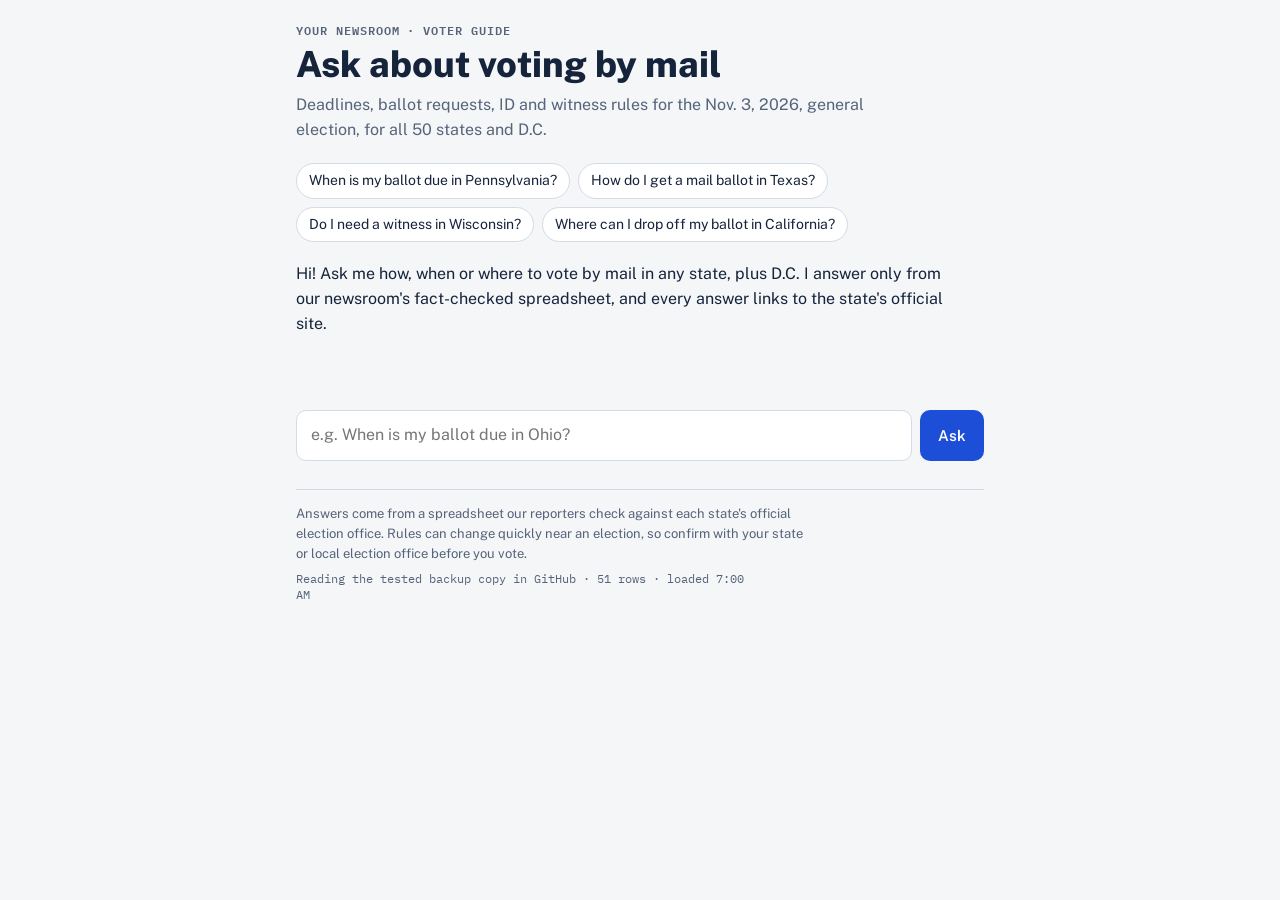
==== index.html @ 3e8074ea "Add files via upload" ====
<!doctype html>
<html lang="en">
<head>
  <meta charset="utf-8">
  <meta name="viewport" content="width=device-width, initial-scale=1, viewport-fit=cover">
  <title>Mail Ballot Answers</title>
  <meta name="description" content="Ask when, where and how to vote by mail in your state.">
  <link rel="preconnect" href="https://fonts.googleapis.com">
  <link rel="stylesheet" href="https://fonts.googleapis.com/css2?family=IBM+Plex+Mono:wght@400;600&family=Public+Sans:wght@400;600;800&display=swap">
  <link rel="stylesheet" href="style.css">
</head>
<body>
  <main class="wrap">
    <header>
      <p class="kicker"><span data-newsroom>Your Newsroom</span> · Voter guide</p>
      <h1>Ask about voting by mail</h1>
      <p>Deadlines, ballot requests, ID and witness rules for the <span data-election>2026 general election</span>, for all 50 states and D.C.</p>
    </header>

    <div id="chips" class="chips" aria-label="Example questions"></div>

    <section id="log" class="log" aria-live="polite" aria-label="Conversation"></section>

    <form id="ask" class="ask" autocomplete="off">
      <label for="q">Your question</label>
      <input id="q" name="q" type="text" placeholder="e.g. When is my ballot due in Ohio?" required>
      <button type="submit">Ask</button>
    </form>

    <footer>
      <p>Answers come from a spreadsheet our reporters check against each state's official election office. Rules can change quickly near an election, so confirm with your state or local election office before you vote.</p>
      <p id="status" class="status">Loading voting data…</p>
    </footer>
  </main>

  <script src="config.js"></script>
  <script src="bot.js"></script>
  <script src="app.js"></script>
</body>
</html>
---- style.css ----
/* Layout: one narrow column, like a ballot instruction sheet. Header, chat log, question bar. */
:root {
  --paper: #f4f6f8;
  --card: #ffffff;
  --ink: #15233b;
  --muted: #56637a;
  --rule: #d5dbe4;
  --accent: #1d4ed8;
  --accent-ink: #ffffff;
  --stamp: #b42318;
  --you: #e7edf8;
  --font-body: "Public Sans", system-ui, -apple-system, "Segoe UI", sans-serif;
  --font-mono: "IBM Plex Mono", ui-monospace, "SFMono-Regular", Menlo, monospace;
}
@media (prefers-color-scheme: dark) {
  :root:not([data-theme="light"]) {
    --paper: #0f1622; --card: #172131; --ink: #e6ebf3; --muted: #9aa7bb;
    --rule: #2a3649; --accent: #7aa2ff; --accent-ink: #0b1220; --stamp: #ff8a7a;
    --you: #1d2a40; color-scheme: dark;
  }
}
:root[data-theme="dark"] {
  --paper: #0f1622; --card: #172131; --ink: #e6ebf3; --muted: #9aa7bb;
  --rule: #2a3649; --accent: #7aa2ff; --accent-ink: #0b1220; --stamp: #ff8a7a;
  --you: #1d2a40; color-scheme: dark;
}

* { box-sizing: border-box; }
body {
  margin: 0; background: var(--paper); color: var(--ink);
  font: 16px/1.55 var(--font-body);
}
.wrap {
  max-width: 720px; margin: 0 auto;
  padding-block: 24px 40px;
  padding-left: max(16px, env(safe-area-inset-left, 0px));
  padding-right: max(16px, env(safe-area-inset-right, 0px));
  display: flex; flex-direction: column; gap: 20px;
}

header .kicker {
  font: 600 12px/1 var(--font-mono); letter-spacing: .08em; text-transform: uppercase;
  color: var(--muted); margin: 0 0 8px;
}
header h1 { font-size: clamp(26px, 5vw, 36px); line-height: 1.15; margin: 0 0 8px; text-wrap: balance; font-weight: 800; }
header p { margin: 0; color: var(--muted); max-width: 60ch; }

.log { display: flex; flex-direction: column; gap: 14px; min-height: 120px; }
.msg { max-width: 100%; min-width: 0; }
.msg.you {
  align-self: flex-end; background: var(--you); padding: 10px 14px;
  border-radius: 14px 14px 4px 14px; max-width: 85%;
}
.msg.bot p { margin: 0 0 8px; max-width: 65ch; }

.state-card {
  background: var(--card); border: 1px solid var(--rule); border-radius: 10px;
  padding: 16px 18px; display: grid; gap: 12px; position: relative;
}
.state-card h2 { margin: 0; font-size: 20px; padding-right: 96px; }
.state-card dl { margin: 0; display: grid; gap: 10px; }
.state-card dt {
  font: 600 11px/1.2 var(--font-mono); letter-spacing: .07em; text-transform: uppercase; color: var(--muted);
}
.state-card dd { margin: 2px 0 0; }
.state-card .foot {
  display: flex; flex-wrap: wrap; gap: 6px 16px; align-items: center;
  border-top: 1px dashed var(--rule); padding-top: 10px; font-size: 14px;
}
.state-card a { color: var(--accent); overflow-wrap: anywhere; }

/* The "postmark": when a reporter last checked this row */
.postmark {
  position: absolute; top: 12px; right: 14px; width: 82px; height: 82px;
  border: 2px solid var(--stamp); border-radius: 50%; color: var(--stamp);
  display: grid; place-content: center; text-align: center; transform: rotate(-8deg);
  font: 600 10px/1.25 var(--font-mono); letter-spacing: .06em; text-transform: uppercase;
  opacity: .85;
}
.postmark b { display: block; font-size: 12px; }

.chips { display: flex; flex-wrap: wrap; gap: 8px; }
.chips button {
  font: inherit; font-size: 14px; color: var(--ink); background: var(--card);
  border: 1px solid var(--rule); border-radius: 999px; padding: 6px 12px; cursor: pointer;
}
.chips button:hover { border-color: var(--accent); }

form.ask { display: flex; gap: 8px; position: sticky; bottom: 0; background: var(--paper); padding-block: 8px; }
form.ask label { position: absolute; left: -9999px; }
form.ask input {
  flex: 1; min-width: 0; font: inherit; padding: 12px 14px; color: var(--ink);
  background: var(--card); border: 1px solid var(--rule); border-radius: 10px;
}
form.ask button {
  font: 600 15px var(--font-body); padding: 0 18px; border: 0; border-radius: 10px;
  background: var(--accent); color: var(--accent-ink); cursor: pointer;
}
:focus-visible { outline: 3px solid var(--accent); outline-offset: 2px; }

.status { font: 12px/1.4 var(--font-mono); color: var(--muted); }
.status.warn { color: var(--stamp); }
footer { font-size: 13px; color: var(--muted); border-top: 1px solid var(--rule); padding-top: 14px; }
footer p { margin: 0 0 6px; max-width: 65ch; }

@media (max-width: 480px) {
  .postmark { position: static; transform: none; width: auto; height: auto; border-radius: 6px; padding: 4px 8px; justify-self: start; }
  .postmark b { display: inline; }
  .state-card h2 { padding-right: 0; }
}
@media (prefers-reduced-motion: no-preference) {
  .msg { animation: rise .18s ease-out; }
  @keyframes rise { from { transform: translateY(4px); opacity: .6; } }
}
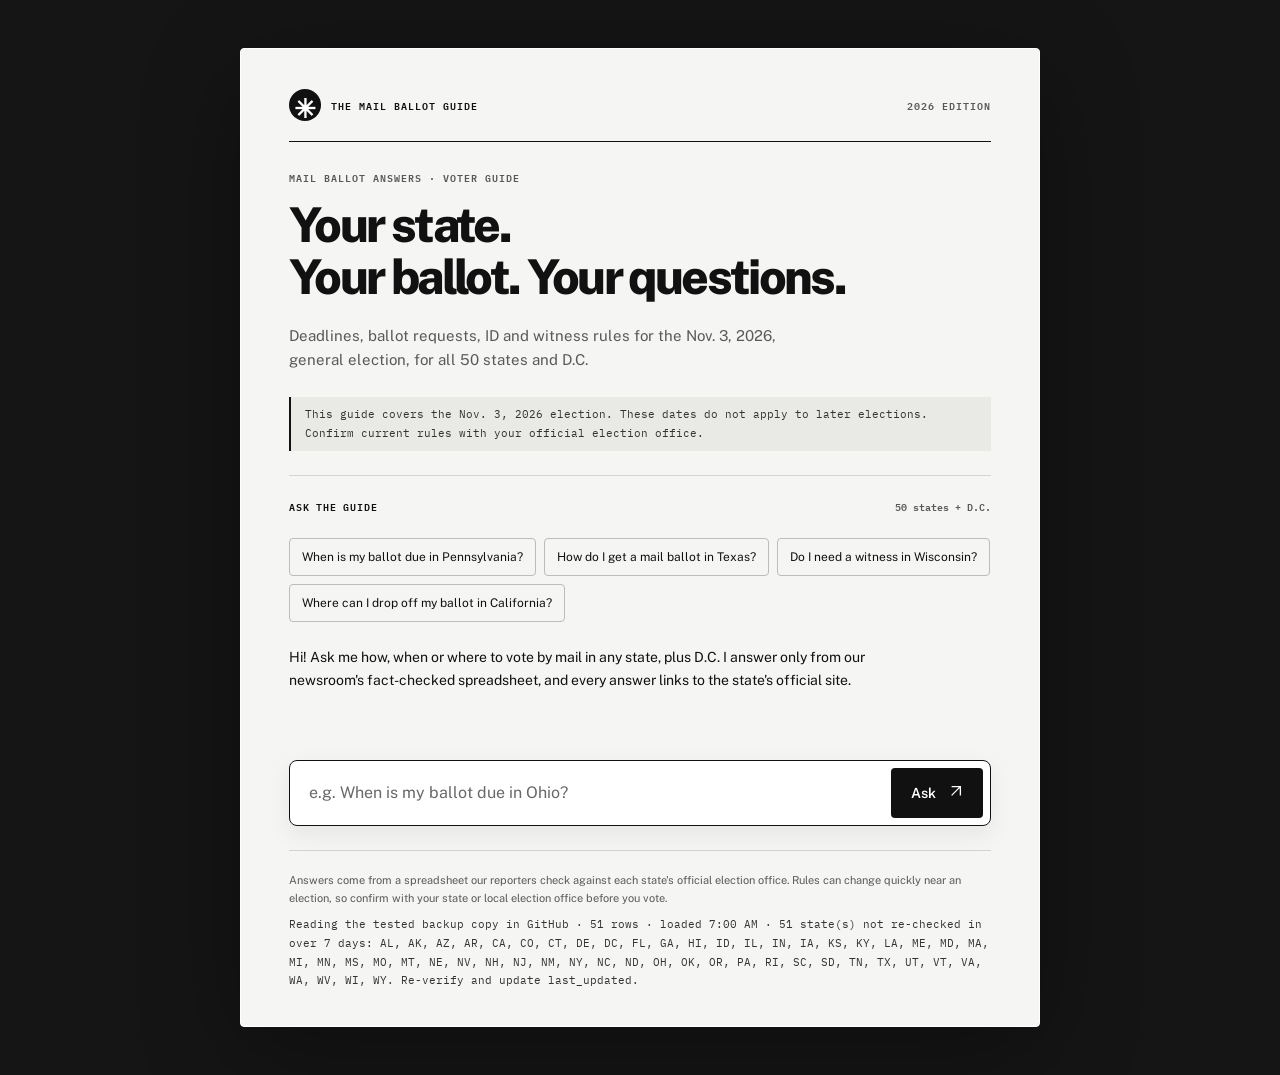
==== commit 636cbab2: "Prepare Pages chatbot with monochrome theme and state flag backgrounds" ====
--- a/index.html
+++ b/index.html
@@ -10,12 +10,18 @@
   <link rel="stylesheet" href="style.css">
 </head>
 <body>
+  <div id="flag-backdrop" class="flag-backdrop" aria-hidden="true"></div>
   <main class="wrap">
     <header>
-      <p class="kicker"><span data-newsroom>Your Newsroom</span> · Voter guide</p>
-      <h1>Ask about voting by mail</h1>
+      <div class="masthead"><span class="brand-mark" aria-hidden="true">✳</span><span>THE MAIL BALLOT GUIDE</span><span class="edition">2026 EDITION</span></div>
+      <p class="kicker"><span data-newsroom>Mail Ballot Answers</span> · Voter guide</p>
+      <h1>Your state.<br>Your ballot. Your questions.</h1>
       <p>Deadlines, ballot requests, ID and witness rules for the <span data-election>2026 general election</span>, for all 50 states and D.C.</p>
     </header>
+
+    <p class="status warn">This guide covers the Nov. 3, 2026 election. These dates do not apply to later elections. Confirm current rules with your official election office.</p>
+
+    <div class="conversation-heading"><span>ASK THE GUIDE</span><span id="state-context" role="status">50 states + D.C.</span></div>
 
     <div id="chips" class="chips" aria-label="Example questions"></div>
 
@@ -24,7 +30,7 @@
     <form id="ask" class="ask" autocomplete="off">
       <label for="q">Your question</label>
       <input id="q" name="q" type="text" placeholder="e.g. When is my ballot due in Ohio?" required>
-      <button type="submit">Ask</button>
+      <button type="submit">Ask <span aria-hidden="true"><svg width="14" height="14" viewBox="0 0 16 16" fill="none"><path d="M3 13 13 3M3 3h10v10" stroke="currentColor" stroke-width="1.5"/></svg></span></button>
     </form>
 
     <footer>
@@ -35,6 +41,7 @@
 
   <script src="config.js"></script>
   <script src="bot.js"></script>
+  <script src="tests/checks.js"></script>
   <script src="app.js"></script>
 </body>
 </html>
--- a/style.css
+++ b/style.css
@@ -1,114 +1,79 @@
-/* Layout: one narrow column, like a ballot instruction sheet. Header, chat log, question bar. */
+/* A monochrome editorial interface, with locally served state flags behind it. */
 :root {
-  --paper: #f4f6f8;
-  --card: #ffffff;
-  --ink: #15233b;
-  --muted: #56637a;
-  --rule: #d5dbe4;
-  --accent: #1d4ed8;
-  --accent-ink: #ffffff;
-  --stamp: #b42318;
-  --you: #e7edf8;
+  color-scheme: light;
+  --paper: #f5f5f3;
+  --card: #fff;
+  --ink: #111;
+  --muted: #595959;
+  --rule: #d4d4d4;
+  --accent: #111;
+  --accent-ink: #fff;
+  --stamp: #333;
+  --you: #111;
   --font-body: "Public Sans", system-ui, -apple-system, "Segoe UI", sans-serif;
   --font-mono: "IBM Plex Mono", ui-monospace, "SFMono-Regular", Menlo, monospace;
 }
-@media (prefers-color-scheme: dark) {
-  :root:not([data-theme="light"]) {
-    --paper: #0f1622; --card: #172131; --ink: #e6ebf3; --muted: #9aa7bb;
-    --rule: #2a3649; --accent: #7aa2ff; --accent-ink: #0b1220; --stamp: #ff8a7a;
-    --you: #1d2a40; color-scheme: dark;
-  }
-}
-:root[data-theme="dark"] {
-  --paper: #0f1622; --card: #172131; --ink: #e6ebf3; --muted: #9aa7bb;
-  --rule: #2a3649; --accent: #7aa2ff; --accent-ink: #0b1220; --stamp: #ff8a7a;
-  --you: #1d2a40; color-scheme: dark;
-}
-
 * { box-sizing: border-box; }
-body {
-  margin: 0; background: var(--paper); color: var(--ink);
-  font: 16px/1.55 var(--font-body);
-}
-.wrap {
-  max-width: 720px; margin: 0 auto;
-  padding-block: 24px 40px;
-  padding-left: max(16px, env(safe-area-inset-left, 0px));
-  padding-right: max(16px, env(safe-area-inset-right, 0px));
-  display: flex; flex-direction: column; gap: 20px;
-}
-
-header .kicker {
-  font: 600 12px/1 var(--font-mono); letter-spacing: .08em; text-transform: uppercase;
-  color: var(--muted); margin: 0 0 8px;
-}
-header h1 { font-size: clamp(26px, 5vw, 36px); line-height: 1.15; margin: 0 0 8px; text-wrap: balance; font-weight: 800; }
-header p { margin: 0; color: var(--muted); max-width: 60ch; }
-
-.log { display: flex; flex-direction: column; gap: 14px; min-height: 120px; }
-.msg { max-width: 100%; min-width: 0; }
-.msg.you {
-  align-self: flex-end; background: var(--you); padding: 10px 14px;
-  border-radius: 14px 14px 4px 14px; max-width: 85%;
-}
-.msg.bot p { margin: 0 0 8px; max-width: 65ch; }
-
-.state-card {
-  background: var(--card); border: 1px solid var(--rule); border-radius: 10px;
-  padding: 16px 18px; display: grid; gap: 12px; position: relative;
-}
-.state-card h2 { margin: 0; font-size: 20px; padding-right: 96px; }
-.state-card dl { margin: 0; display: grid; gap: 10px; }
-.state-card dt {
-  font: 600 11px/1.2 var(--font-mono); letter-spacing: .07em; text-transform: uppercase; color: var(--muted);
-}
-.state-card dd { margin: 2px 0 0; }
-.state-card .foot {
-  display: flex; flex-wrap: wrap; gap: 6px 16px; align-items: center;
-  border-top: 1px dashed var(--rule); padding-top: 10px; font-size: 14px;
-}
-.state-card a { color: var(--accent); overflow-wrap: anywhere; }
-
-/* The "postmark": when a reporter last checked this row */
-.postmark {
-  position: absolute; top: 12px; right: 14px; width: 82px; height: 82px;
-  border: 2px solid var(--stamp); border-radius: 50%; color: var(--stamp);
-  display: grid; place-content: center; text-align: center; transform: rotate(-8deg);
-  font: 600 10px/1.25 var(--font-mono); letter-spacing: .06em; text-transform: uppercase;
-  opacity: .85;
-}
-.postmark b { display: block; font-size: 12px; }
-
+body { margin: 0; min-height: 100vh; background: #151515; color: var(--ink); font: 16px/1.65 var(--font-body); }
+.flag-backdrop { position: fixed; inset: 0; z-index: -1; background-position: center; background-size: cover; background-repeat: no-repeat; opacity: 0; pointer-events: none; }
+.flag-backdrop.is-visible { opacity: 1; }
+/* The veil softens busy flag artwork without recoloring official flag designs. */
+.flag-backdrop::after { content: ""; position: absolute; inset: 0; background: rgba(0,0,0,.5); }
+.wrap { max-width: 800px; margin: 48px auto; padding: 40px 48px 28px; background: var(--paper); border: 1px solid #fff; border-radius: 4px; box-shadow: 0 24px 100px #0005; display: flex; flex-direction: column; gap: 24px; }
+.masthead { display: flex; align-items: center; gap: 10px; border-bottom: 1px solid var(--ink); padding-bottom: 20px; margin-bottom: 28px; font: 600 10px/1.4 var(--font-mono); letter-spacing: .1em; }
+.brand-mark { display: grid; place-items: center; width: 32px; height: 32px; background: #111; color: #fff; font-size: 26px; border-radius: 50%; }
+.edition { margin-left: auto; color: var(--muted); }
+header .kicker { font: 600 10px/1.5 var(--font-mono); letter-spacing: .1em; text-transform: uppercase; color: var(--muted); margin: 0 0 14px; }
+header h1 { font-size: clamp(30px, 5.5vw, 48px); line-height: 1.09; letter-spacing: -.055em; margin: 0 0 20px; font-weight: 800; }
+header p { margin: 0; color: var(--muted); max-width: 58ch; font-size: 15px; }
+.wrap > .status.warn { margin: 0; border-left: 2px solid var(--ink); padding: 8px 14px; background: #e9e9e6; font: 11px/1.7 var(--font-mono); }
+.conversation-heading { display: flex; justify-content: space-between; align-items: baseline; gap: 16px; border-top: 1px solid var(--rule); padding-top: 22px; font: 600 10px/1.6 var(--font-mono); letter-spacing: .08em; }
+#state-context { text-align: right; color: var(--muted); letter-spacing: 0; }
 .chips { display: flex; flex-wrap: wrap; gap: 8px; }
-.chips button {
-  font: inherit; font-size: 14px; color: var(--ink); background: var(--card);
-  border: 1px solid var(--rule); border-radius: 999px; padding: 6px 12px; cursor: pointer;
-}
-.chips button:hover { border-color: var(--accent); }
-
-form.ask { display: flex; gap: 8px; position: sticky; bottom: 0; background: var(--paper); padding-block: 8px; }
-form.ask label { position: absolute; left: -9999px; }
-form.ask input {
-  flex: 1; min-width: 0; font: inherit; padding: 12px 14px; color: var(--ink);
-  background: var(--card); border: 1px solid var(--rule); border-radius: 10px;
-}
-form.ask button {
-  font: 600 15px var(--font-body); padding: 0 18px; border: 0; border-radius: 10px;
-  background: var(--accent); color: var(--accent-ink); cursor: pointer;
-}
-:focus-visible { outline: 3px solid var(--accent); outline-offset: 2px; }
-
-.status { font: 12px/1.4 var(--font-mono); color: var(--muted); }
-.status.warn { color: var(--stamp); }
-footer { font-size: 13px; color: var(--muted); border-top: 1px solid var(--rule); padding-top: 14px; }
-footer p { margin: 0 0 6px; max-width: 65ch; }
-
+.chips button { font: 12px/1.5 var(--font-body); color: var(--ink); background: transparent; border: 1px solid #bcbcbc; border-radius: 4px; padding: 9px 12px; cursor: pointer; text-align: left; }
+.chips button:hover { color: #fff; background: #111; border-color: #111; }
+.log { display: flex; flex-direction: column; gap: 20px; min-height: 90px; }
+.msg { max-width: 100%; min-width: 0; overflow-wrap: anywhere; }
+.msg.you { align-self: flex-end; background: var(--you); color: #fff; padding: 12px 18px; border-radius: 12px 12px 2px 12px; max-width: 85%; font-size: 14px; }
+.msg.bot p { margin: 0 0 10px; max-width: 65ch; font-size: 14px; }
+.msg.bot { display: grid; gap: 12px; }
+.state-card { background: var(--card); border: 1px solid var(--rule); border-radius: 6px; padding: 24px; display: grid; gap: 18px; position: relative; }
+.state-card h2 { margin: 0; font-size: 25px; letter-spacing: -.04em; padding-right: 92px; }
+.state-card dl { margin: 0; display: grid; gap: 18px; }
+.state-card dt { font: 600 10px/1.5 var(--font-mono); letter-spacing: .07em; text-transform: uppercase; color: var(--muted); }
+.state-card dd { margin: 5px 0 0; font-size: 14px; }
+.state-card .foot { display: flex; flex-wrap: wrap; gap: 6px 16px; border-top: 1px solid var(--rule); padding-top: 14px; font-size: 11px; color: var(--muted); }
+.state-card a { color: var(--ink); text-underline-offset: 4px; overflow-wrap: anywhere; font-weight: 600; }
+.postmark { position: absolute; top: 16px; right: 18px; width: 68px; height: 68px; border: 1px solid var(--stamp); border-radius: 50%; color: var(--stamp); display: grid; place-content: center; text-align: center; transform: rotate(-8deg); font: 600 9px/1.5 var(--font-mono); text-transform: uppercase; }
+.postmark b { display: block; font-size: 11px; }
+form.ask { display: flex; gap: 8px; position: sticky; bottom: 12px; background: #fff; border: 1px solid #111; border-radius: 8px; padding: 7px; box-shadow: 0 8px 24px #0001; z-index: 1; }
+form.ask label { position: absolute; width: 1px; height: 1px; overflow: hidden; clip-path: inset(50%); white-space: nowrap; }
+form.ask input { flex: 1; min-width: 0; font: inherit; font-size: 16px; padding: 12px; color: var(--ink); background: #fff; border: 0; border-radius: 4px; }
+form.ask input::placeholder { color: #686868; }
+form.ask button, button.run { font: 600 14px var(--font-body); padding: 0 20px; border: 0; border-radius: 4px; background: #111; color: #fff; cursor: pointer; }
+form.ask button span { margin-left: 10px; }
+form.ask button:hover { background: #363636; }
+:focus-visible { outline: 2px solid var(--ink); outline-offset: 4px; }
+.status { font: 11px/1.7 var(--font-mono); color: var(--muted); overflow-wrap: anywhere; }
+.status.warn { color: #333; }
+footer { font-size: 11px; color: var(--muted); border-top: 1px solid var(--rule); padding-top: 20px; }
+footer p { margin: 0 0 8px; }
+@media (max-width: 860px) { .wrap { margin: 24px; padding: 32px; } }
 @media (max-width: 480px) {
-  .postmark { position: static; transform: none; width: auto; height: auto; border-radius: 6px; padding: 4px 8px; justify-self: start; }
+  .wrap { margin: 14px; padding: 24px 18px; gap: 20px; }
+  .masthead { font-size: 8px; gap: 8px; }
+  .edition { font-size: 8px; letter-spacing: 0; }
+  .brand-mark { width: 26px; height: 26px; font-size: 21px; flex-shrink: 0; }
+  .state-card { padding: 18px; }
+  .postmark { position: static; transform: none; width: auto; height: auto; border-radius: 3px; padding: 4px 8px; justify-self: start; }
   .postmark b { display: inline; }
   .state-card h2 { padding-right: 0; }
+  form.ask button { padding: 0 14px; }
+  form.ask button span { display: none; }
+  form.ask input { padding: 10px 6px; }
 }
 @media (prefers-reduced-motion: no-preference) {
-  .msg { animation: rise .18s ease-out; }
-  @keyframes rise { from { transform: translateY(4px); opacity: .6; } }
+  .flag-backdrop { transition: opacity .45s ease; }
+  .msg { animation: rise .2s ease-out; }
+  @keyframes rise { from { transform: translateY(5px); opacity: .5; } }
 }
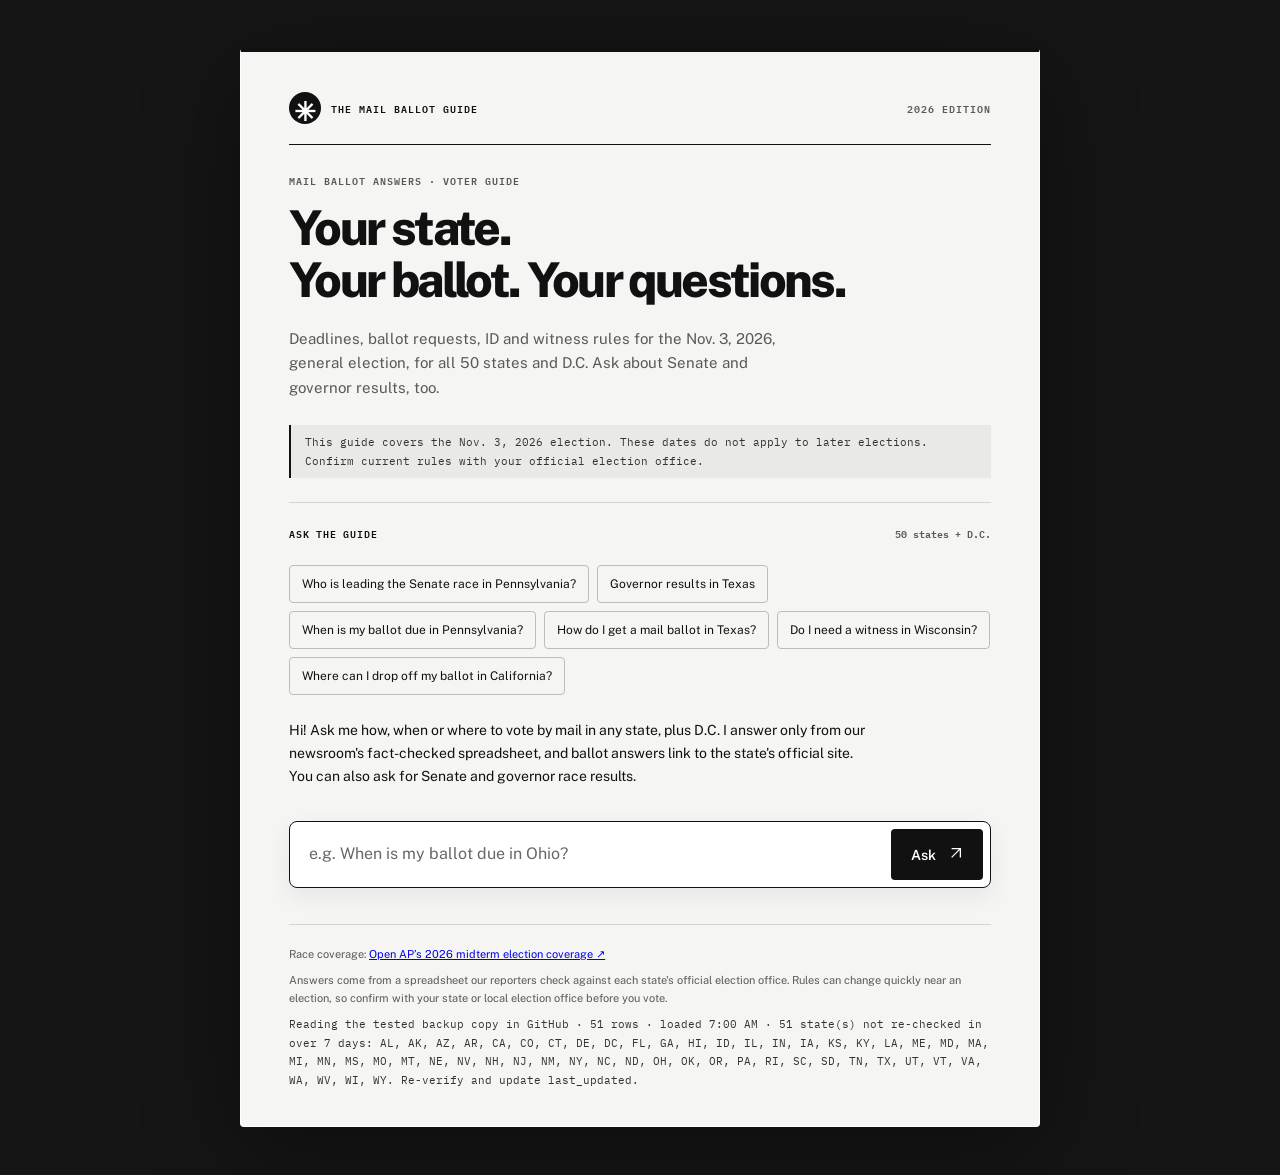
==== commit 049cb473: "Add election results panel and verified governor-party themes" ====
--- a/index.html
+++ b/index.html
@@ -16,12 +16,19 @@
       <div class="masthead"><span class="brand-mark" aria-hidden="true">✳</span><span>THE MAIL BALLOT GUIDE</span><span class="edition">2026 EDITION</span></div>
       <p class="kicker"><span data-newsroom>Mail Ballot Answers</span> · Voter guide</p>
       <h1>Your state.<br>Your ballot. Your questions.</h1>
-      <p>Deadlines, ballot requests, ID and witness rules for the <span data-election>2026 general election</span>, for all 50 states and D.C.</p>
+      <p>Deadlines, ballot requests, ID and witness rules for the <span data-election>2026 general election</span>, for all 50 states and D.C. Ask about Senate and governor results, too.</p>
     </header>
 
     <p class="status warn">This guide covers the Nov. 3, 2026 election. These dates do not apply to later elections. Confirm current rules with your official election office.</p>
 
     <div class="conversation-heading"><span>ASK THE GUIDE</span><span id="state-context" role="status">50 states + D.C.</span></div>
+
+    <section id="race-results" class="race-results" aria-labelledby="race-heading" hidden>
+      <div class="race-heading"><h2 id="race-heading">Election results</h2><button id="refresh-results" type="button">Refresh results</button></div>
+      <p id="race-status" class="status" role="status"></p>
+      <p id="party-context" class="party-context"></p>
+      <div id="race-cards"></div>
+    </section>
 
     <div id="chips" class="chips" aria-label="Example questions"></div>
 
@@ -34,6 +41,7 @@
     </form>
 
     <footer>
+      <p>Race coverage: <a href="https://apnews.com/live/midterm-election-2026" target="_blank" rel="noopener noreferrer">Open AP’s 2026 midterm election coverage ↗</a></p>
       <p>Answers come from a spreadsheet our reporters check against each state's official election office. Rules can change quickly near an election, so confirm with your state or local election office before you vote.</p>
       <p id="status" class="status">Loading voting data…</p>
     </footer>
@@ -42,6 +50,7 @@
   <script src="config.js"></script>
   <script src="bot.js"></script>
   <script src="tests/checks.js"></script>
+  <script src="results.js"></script>
   <script src="app.js"></script>
 </body>
 </html>
--- a/style.css
+++ b/style.css
@@ -77,3 +77,28 @@
   .msg { animation: rise .2s ease-out; }
   @keyframes rise { from { transform: translateY(5px); opacity: .5; } }
 }
+
+/* Party accents describe the sitting governor only; flags retain their colors. */
+:root[data-political="democratic"] { --accent: #174ca4; --accent-ink: #fff; --you: #174ca4; --stamp: #174ca4; }
+:root[data-political="republican"] { --accent: #a32328; --accent-ink: #fff; --you: #a32328; --stamp: #a32328; }
+:root[data-political="independent"] { --accent: #62418c; --accent-ink: #fff; --you: #62418c; --stamp: #62418c; }
+:root[data-political="other"] { --accent: #35624a; --accent-ink: #fff; --you: #35624a; --stamp: #35624a; }
+.wrap { border-top: 4px solid var(--accent); }
+.brand-mark, form.ask button, button.run { background: var(--accent); color: var(--accent-ink); }
+.chips button:hover { background: var(--accent); border-color: var(--accent); }
+.state-card a, .race-results a { color: var(--accent); }
+.race-results[hidden] { display: none; }
+.race-results { border: 1px solid var(--rule); border-top: 3px solid var(--accent); background: #fff; border-radius: 6px; padding: 18px; }
+.race-heading { display: flex; align-items: center; justify-content: space-between; gap: 12px; flex-wrap: wrap; }
+.race-heading h2 { font-size: 18px; margin: 0; }
+.race-heading button { background: #fff; border: 1px solid #555; border-radius: 4px; font: inherit; font-size: 12px; padding: 7px 10px; cursor: pointer; }
+.race-heading button:disabled { opacity: .6; cursor: wait; }
+.party-context { padding: 10px; background: #f0f0ef; font-size: 12px; line-height: 1.6; }
+.party-dot { display: inline-block; width: 9px; height: 9px; background: var(--accent); border-radius: 50%; margin-right: 6px; }
+#race-cards { display: grid; gap: 16px; overflow-wrap: anywhere; }
+#race-cards > a { font-size: 12px; }
+.race-card { border-top: 1px solid var(--rule); padding-top: 14px; }
+.race-card h3 { margin: 0 0 8px; font-size: 16px; }
+.race-meta { font-size: 12px; font-weight: 600; }
+.candidate { display: grid; gap: 4px; padding: 10px 0; border-top: 1px solid #eee; font-size: 13px; }
+.candidate strong { font: 600 12px/1.5 var(--font-mono); }
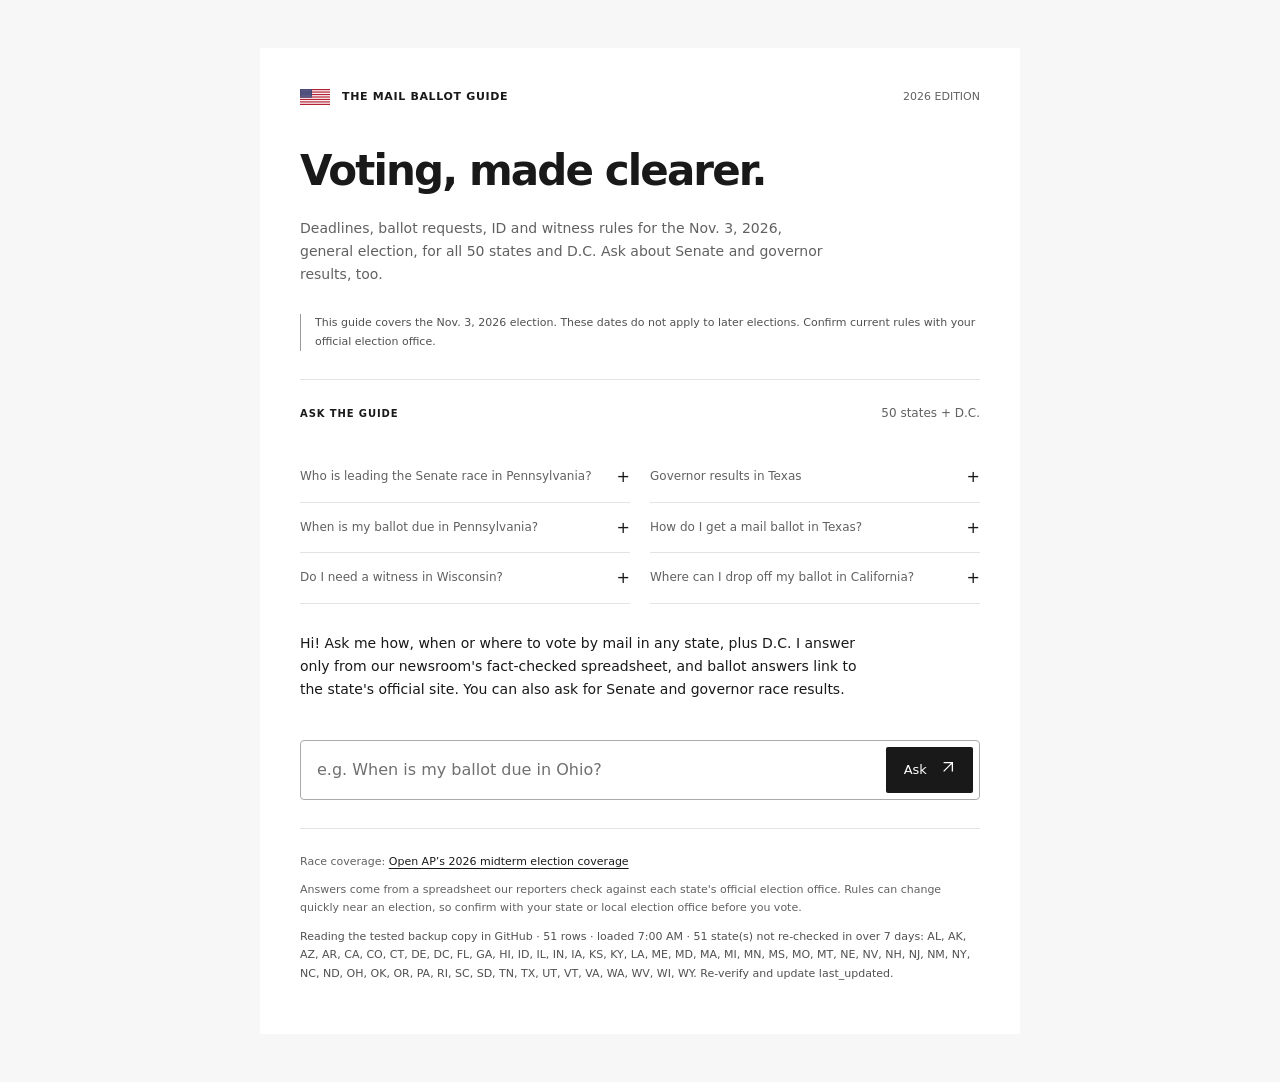
==== commit 06433f95: "Simplify site to monochrome layout and add American flag masthead" ====
--- a/index.html
+++ b/index.html
@@ -5,17 +5,15 @@
   <meta name="viewport" content="width=device-width, initial-scale=1, viewport-fit=cover">
   <title>Mail Ballot Answers</title>
   <meta name="description" content="Ask when, where and how to vote by mail in your state.">
-  <link rel="preconnect" href="https://fonts.googleapis.com">
-  <link rel="stylesheet" href="https://fonts.googleapis.com/css2?family=IBM+Plex+Mono:wght@400;600&family=Public+Sans:wght@400;600;800&display=swap">
   <link rel="stylesheet" href="style.css">
 </head>
 <body>
   <div id="flag-backdrop" class="flag-backdrop" aria-hidden="true"></div>
   <main class="wrap">
     <header>
-      <div class="masthead"><span class="brand-mark" aria-hidden="true">✳</span><span>THE MAIL BALLOT GUIDE</span><span class="edition">2026 EDITION</span></div>
+      <div class="masthead"><img class="brand-mark" src="assets/us-flag.svg" width="30" height="16" alt="American flag"><span>THE MAIL BALLOT GUIDE</span><span class="edition">2026 EDITION</span></div>
       <p class="kicker"><span data-newsroom>Mail Ballot Answers</span> · Voter guide</p>
-      <h1>Your state.<br>Your ballot. Your questions.</h1>
+      <h1>Voting, made clearer.</h1>
       <p>Deadlines, ballot requests, ID and witness rules for the <span data-election>2026 general election</span>, for all 50 states and D.C. Ask about Senate and governor results, too.</p>
     </header>
 
@@ -41,7 +39,7 @@
     </form>
 
     <footer>
-      <p>Race coverage: <a href="https://apnews.com/live/midterm-election-2026" target="_blank" rel="noopener noreferrer">Open AP’s 2026 midterm election coverage ↗</a></p>
+      <p>Race coverage: <a href="https://apnews.com/live/midterm-election-2026" target="_blank" rel="noopener noreferrer">Open AP’s 2026 midterm election coverage</a></p>
       <p>Answers come from a spreadsheet our reporters check against each state's official election office. Rules can change quickly near an election, so confirm with your state or local election office before you vote.</p>
       <p id="status" class="status">Loading voting data…</p>
     </footer>
--- a/style.css
+++ b/style.css
@@ -1,104 +1,88 @@
-/* A monochrome editorial interface, with locally served state flags behind it. */
+/* Minimal monochrome layout. State flags remain as a subtle grayscale backdrop. */
 :root {
   color-scheme: light;
-  --paper: #f5f5f3;
+  --paper: #fff;
   --card: #fff;
-  --ink: #111;
-  --muted: #595959;
-  --rule: #d4d4d4;
-  --accent: #111;
+  --ink: #191919;
+  --muted: #616161;
+  --rule: #e3e3e3;
+  --accent: #191919;
   --accent-ink: #fff;
-  --stamp: #333;
-  --you: #111;
-  --font-body: "Public Sans", system-ui, -apple-system, "Segoe UI", sans-serif;
-  --font-mono: "IBM Plex Mono", ui-monospace, "SFMono-Regular", Menlo, monospace;
+  --stamp: #616161;
+  --you: #f2f2f2;
+  --font-body: system-ui, -apple-system, "Segoe UI", sans-serif;
+  --font-mono: ui-monospace, "SFMono-Regular", Menlo, monospace;
 }
 * { box-sizing: border-box; }
-body { margin: 0; min-height: 100vh; background: #151515; color: var(--ink); font: 16px/1.65 var(--font-body); }
-.flag-backdrop { position: fixed; inset: 0; z-index: -1; background-position: center; background-size: cover; background-repeat: no-repeat; opacity: 0; pointer-events: none; }
-.flag-backdrop.is-visible { opacity: 1; }
-/* The veil softens busy flag artwork without recoloring official flag designs. */
-.flag-backdrop::after { content: ""; position: absolute; inset: 0; background: rgba(0,0,0,.5); }
-.wrap { max-width: 800px; margin: 48px auto; padding: 40px 48px 28px; background: var(--paper); border: 1px solid #fff; border-radius: 4px; box-shadow: 0 24px 100px #0005; display: flex; flex-direction: column; gap: 24px; }
-.masthead { display: flex; align-items: center; gap: 10px; border-bottom: 1px solid var(--ink); padding-bottom: 20px; margin-bottom: 28px; font: 600 10px/1.4 var(--font-mono); letter-spacing: .1em; }
-.brand-mark { display: grid; place-items: center; width: 32px; height: 32px; background: #111; color: #fff; font-size: 26px; border-radius: 50%; }
-.edition { margin-left: auto; color: var(--muted); }
-header .kicker { font: 600 10px/1.5 var(--font-mono); letter-spacing: .1em; text-transform: uppercase; color: var(--muted); margin: 0 0 14px; }
-header h1 { font-size: clamp(30px, 5.5vw, 48px); line-height: 1.09; letter-spacing: -.055em; margin: 0 0 20px; font-weight: 800; }
-header p { margin: 0; color: var(--muted); max-width: 58ch; font-size: 15px; }
-.wrap > .status.warn { margin: 0; border-left: 2px solid var(--ink); padding: 8px 14px; background: #e9e9e6; font: 11px/1.7 var(--font-mono); }
-.conversation-heading { display: flex; justify-content: space-between; align-items: baseline; gap: 16px; border-top: 1px solid var(--rule); padding-top: 22px; font: 600 10px/1.6 var(--font-mono); letter-spacing: .08em; }
-#state-context { text-align: right; color: var(--muted); letter-spacing: 0; }
-.chips { display: flex; flex-wrap: wrap; gap: 8px; }
-.chips button { font: 12px/1.5 var(--font-body); color: var(--ink); background: transparent; border: 1px solid #bcbcbc; border-radius: 4px; padding: 9px 12px; cursor: pointer; text-align: left; }
-.chips button:hover { color: #fff; background: #111; border-color: #111; }
-.log { display: flex; flex-direction: column; gap: 20px; min-height: 90px; }
+body { margin: 0; min-height: 100vh; background: #f7f7f7; color: var(--ink); font: 16px/1.65 var(--font-body); }
+a { color: var(--ink); text-underline-offset: 3px; }
+button, input { font: inherit; }
+button { cursor: pointer; }
+.flag-backdrop { position: fixed; inset: 0; z-index: -1; background: center / cover no-repeat; filter: grayscale(1); opacity: 0; pointer-events: none; }
+.flag-backdrop.is-visible { opacity: .12; }
+.wrap { width: min(760px, calc(100% - 64px)); margin: 48px auto; padding: 40px; background: var(--paper); display: flex; flex-direction: column; gap: 28px; }
+.masthead { display: flex; align-items: center; gap: 12px; margin-bottom: 40px; font-size: 11px; font-weight: 600; letter-spacing: .06em; }
+.brand-mark { display: block; width: 30px; height: auto; flex-shrink: 0; }
+.edition { margin-left: auto; color: var(--muted); font-weight: 400; letter-spacing: 0; }
+header .kicker { display: none; }
+header h1 { font-size: clamp(30px, 5vw, 42px); line-height: 1.2; letter-spacing: -.045em; margin: 0 0 20px; font-weight: 600; }
+header p { margin: 0; color: var(--muted); max-width: 60ch; font-size: 14px; }
+.wrap > .status.warn { margin: 0; padding: 0 0 0 14px; border-left: 1px solid #999; }
+.conversation-heading { display: flex; justify-content: space-between; align-items: baseline; gap: 16px; border-top: 1px solid var(--rule); padding-top: 24px; font-size: 10px; font-weight: 600; letter-spacing: .09em; }
+#state-context { text-align: right; color: var(--muted); letter-spacing: 0; font-size: 12px; font-weight: 400; }
+.chips { display: grid; grid-template-columns: repeat(2, minmax(0, 1fr)); gap: 0 20px; }
+.chips button { display: flex; align-items: center; justify-content: space-between; gap: 12px; font-size: 12px; line-height: 1.6; color: var(--muted); background: none; border: 0; border-bottom: 1px solid var(--rule); padding: 12px 0; text-align: left; }
+.chips button::after { content: "+"; font-size: 16px; color: var(--ink); flex-shrink: 0; }
+.chips button:hover { color: var(--ink); border-color: #777; }
+.log { display: flex; flex-direction: column; gap: 28px; min-height: 80px; }
 .msg { max-width: 100%; min-width: 0; overflow-wrap: anywhere; }
-.msg.you { align-self: flex-end; background: var(--you); color: #fff; padding: 12px 18px; border-radius: 12px 12px 2px 12px; max-width: 85%; font-size: 14px; }
-.msg.bot p { margin: 0 0 10px; max-width: 65ch; font-size: 14px; }
-.msg.bot { display: grid; gap: 12px; }
-.state-card { background: var(--card); border: 1px solid var(--rule); border-radius: 6px; padding: 24px; display: grid; gap: 18px; position: relative; }
-.state-card h2 { margin: 0; font-size: 25px; letter-spacing: -.04em; padding-right: 92px; }
-.state-card dl { margin: 0; display: grid; gap: 18px; }
-.state-card dt { font: 600 10px/1.5 var(--font-mono); letter-spacing: .07em; text-transform: uppercase; color: var(--muted); }
-.state-card dd { margin: 5px 0 0; font-size: 14px; }
-.state-card .foot { display: flex; flex-wrap: wrap; gap: 6px 16px; border-top: 1px solid var(--rule); padding-top: 14px; font-size: 11px; color: var(--muted); }
-.state-card a { color: var(--ink); text-underline-offset: 4px; overflow-wrap: anywhere; font-weight: 600; }
-.postmark { position: absolute; top: 16px; right: 18px; width: 68px; height: 68px; border: 1px solid var(--stamp); border-radius: 50%; color: var(--stamp); display: grid; place-content: center; text-align: center; transform: rotate(-8deg); font: 600 9px/1.5 var(--font-mono); text-transform: uppercase; }
-.postmark b { display: block; font-size: 11px; }
-form.ask { display: flex; gap: 8px; position: sticky; bottom: 12px; background: #fff; border: 1px solid #111; border-radius: 8px; padding: 7px; box-shadow: 0 8px 24px #0001; z-index: 1; }
+.msg.you { align-self: flex-end; background: var(--you); color: var(--ink); padding: 10px 16px; border-radius: 4px; max-width: 85%; font-size: 14px; }
+.msg.bot { display: grid; gap: 20px; }
+.msg.bot p { margin: 0; max-width: 65ch; font-size: 14px; }
+.state-card { border-top: 1px solid var(--rule); padding: 24px 0 0; display: grid; gap: 18px; }
+.state-card h2 { margin: 0; font-size: 22px; font-weight: 600; letter-spacing: -.035em; }
+.state-card dl { margin: 0; display: grid; gap: 20px; }
+.state-card dt { font-size: 11px; font-weight: 600; color: var(--muted); }
+.state-card dd { margin: 4px 0 0; font-size: 14px; }
+.state-card .foot { display: flex; flex-wrap: wrap; gap: 8px 16px; padding-top: 12px; border-top: 1px solid var(--rule); font-size: 11px; color: var(--muted); }
+.state-card a { overflow-wrap: anywhere; }
+/* Verification date stays in the card footer; remove the decorative duplicate stamp. */
+.postmark { display: none; }
+form.ask { display: flex; gap: 8px; position: sticky; bottom: 16px; background: #fff; border: 1px solid #aaa; border-radius: 4px; padding: 6px; z-index: 1; }
 form.ask label { position: absolute; width: 1px; height: 1px; overflow: hidden; clip-path: inset(50%); white-space: nowrap; }
-form.ask input { flex: 1; min-width: 0; font: inherit; font-size: 16px; padding: 12px; color: var(--ink); background: #fff; border: 0; border-radius: 4px; }
-form.ask input::placeholder { color: #686868; }
-form.ask button, button.run { font: 600 14px var(--font-body); padding: 0 20px; border: 0; border-radius: 4px; background: #111; color: #fff; cursor: pointer; }
+form.ask input { flex: 1; min-width: 0; font-size: 16px; padding: 10px; color: var(--ink); background: #fff; border: 0; border-radius: 2px; }
+form.ask input::placeholder { color: #707070; }
+form.ask button, button.run { font-size: 13px; padding: 10px 18px; border: 0; border-radius: 2px; background: var(--ink); color: #fff; }
 form.ask button span { margin-left: 10px; }
-form.ask button:hover { background: #363636; }
-:focus-visible { outline: 2px solid var(--ink); outline-offset: 4px; }
-.status { font: 11px/1.7 var(--font-mono); color: var(--muted); overflow-wrap: anywhere; }
-.status.warn { color: #333; }
-footer { font-size: 11px; color: var(--muted); border-top: 1px solid var(--rule); padding-top: 20px; }
-footer p { margin: 0 0 8px; }
-@media (max-width: 860px) { .wrap { margin: 24px; padding: 32px; } }
-@media (max-width: 480px) {
-  .wrap { margin: 14px; padding: 24px 18px; gap: 20px; }
-  .masthead { font-size: 8px; gap: 8px; }
-  .edition { font-size: 8px; letter-spacing: 0; }
-  .brand-mark { width: 26px; height: 26px; font-size: 21px; flex-shrink: 0; }
-  .state-card { padding: 18px; }
-  .postmark { position: static; transform: none; width: auto; height: auto; border-radius: 3px; padding: 4px 8px; justify-self: start; }
-  .postmark b { display: inline; }
-  .state-card h2 { padding-right: 0; }
-  form.ask button { padding: 0 14px; }
+form.ask button:hover, button.run:hover { background: #3d3d3d; }
+:focus-visible { outline: 2px solid var(--ink); outline-offset: 3px; }
+.status { font-size: 11px; line-height: 1.7; color: var(--muted); overflow-wrap: anywhere; }
+.status.warn { color: #505050; }
+footer { font-size: 11px; color: var(--muted); border-top: 1px solid var(--rule); padding-top: 24px; }
+footer p { margin: 0 0 10px; }
+.race-results[hidden] { display: none; }
+.race-results { border-bottom: 1px solid var(--rule); padding-bottom: 24px; }
+.race-heading { display: flex; align-items: center; justify-content: space-between; gap: 12px; flex-wrap: wrap; }
+.race-heading h2 { font-size: 16px; font-weight: 600; margin: 0; }
+.race-heading button { background: none; color: var(--ink); border: 0; border-bottom: 1px solid #aaa; font-size: 11px; padding: 8px 0; min-height: 40px; }
+.race-heading button:disabled { opacity: .6; cursor: wait; }
+.party-context { font-size: 12px; color: var(--muted); line-height: 1.7; }
+.party-dot { display: none; }
+#race-cards { display: grid; gap: 16px; overflow-wrap: anywhere; }
+#race-cards > a { font-size: 12px; }
+.race-card { border-top: 1px solid var(--rule); padding-top: 16px; }
+.race-card h3 { margin: 0 0 8px; font-size: 15px; font-weight: 600; }
+.race-meta { font-size: 12px; font-weight: 600; }
+.candidate { display: grid; gap: 4px; padding: 10px 0; border-top: 1px solid var(--rule); font-size: 13px; }
+.candidate strong { font-size: 12px; font-weight: 500; }
+@media (max-width: 600px) {
+  .wrap { width: calc(100% - 24px); margin: 12px auto; padding: 28px 20px; gap: 24px; }
+  .masthead { font-size: 9px; gap: 8px; margin-bottom: 32px; }
+  .edition { font-size: 10px; }
+  .chips { grid-template-columns: 1fr; }
+  form.ask { bottom: 8px; }
+  form.ask button { padding: 10px 14px; }
   form.ask button span { display: none; }
   form.ask input { padding: 10px 6px; }
 }
-@media (prefers-reduced-motion: no-preference) {
-  .flag-backdrop { transition: opacity .45s ease; }
-  .msg { animation: rise .2s ease-out; }
-  @keyframes rise { from { transform: translateY(5px); opacity: .5; } }
-}
-
-/* Party accents describe the sitting governor only; flags retain their colors. */
-:root[data-political="democratic"] { --accent: #174ca4; --accent-ink: #fff; --you: #174ca4; --stamp: #174ca4; }
-:root[data-political="republican"] { --accent: #a32328; --accent-ink: #fff; --you: #a32328; --stamp: #a32328; }
-:root[data-political="independent"] { --accent: #62418c; --accent-ink: #fff; --you: #62418c; --stamp: #62418c; }
-:root[data-political="other"] { --accent: #35624a; --accent-ink: #fff; --you: #35624a; --stamp: #35624a; }
-.wrap { border-top: 4px solid var(--accent); }
-.brand-mark, form.ask button, button.run { background: var(--accent); color: var(--accent-ink); }
-.chips button:hover { background: var(--accent); border-color: var(--accent); }
-.state-card a, .race-results a { color: var(--accent); }
-.race-results[hidden] { display: none; }
-.race-results { border: 1px solid var(--rule); border-top: 3px solid var(--accent); background: #fff; border-radius: 6px; padding: 18px; }
-.race-heading { display: flex; align-items: center; justify-content: space-between; gap: 12px; flex-wrap: wrap; }
-.race-heading h2 { font-size: 18px; margin: 0; }
-.race-heading button { background: #fff; border: 1px solid #555; border-radius: 4px; font: inherit; font-size: 12px; padding: 7px 10px; cursor: pointer; }
-.race-heading button:disabled { opacity: .6; cursor: wait; }
-.party-context { padding: 10px; background: #f0f0ef; font-size: 12px; line-height: 1.6; }
-.party-dot { display: inline-block; width: 9px; height: 9px; background: var(--accent); border-radius: 50%; margin-right: 6px; }
-#race-cards { display: grid; gap: 16px; overflow-wrap: anywhere; }
-#race-cards > a { font-size: 12px; }
-.race-card { border-top: 1px solid var(--rule); padding-top: 14px; }
-.race-card h3 { margin: 0 0 8px; font-size: 16px; }
-.race-meta { font-size: 12px; font-weight: 600; }
-.candidate { display: grid; gap: 4px; padding: 10px 0; border-top: 1px solid #eee; font-size: 13px; }
-.candidate strong { font: 600 12px/1.5 var(--font-mono); }
+@media (prefers-reduced-motion: no-preference) { .flag-backdrop { transition: opacity .3s ease; } }
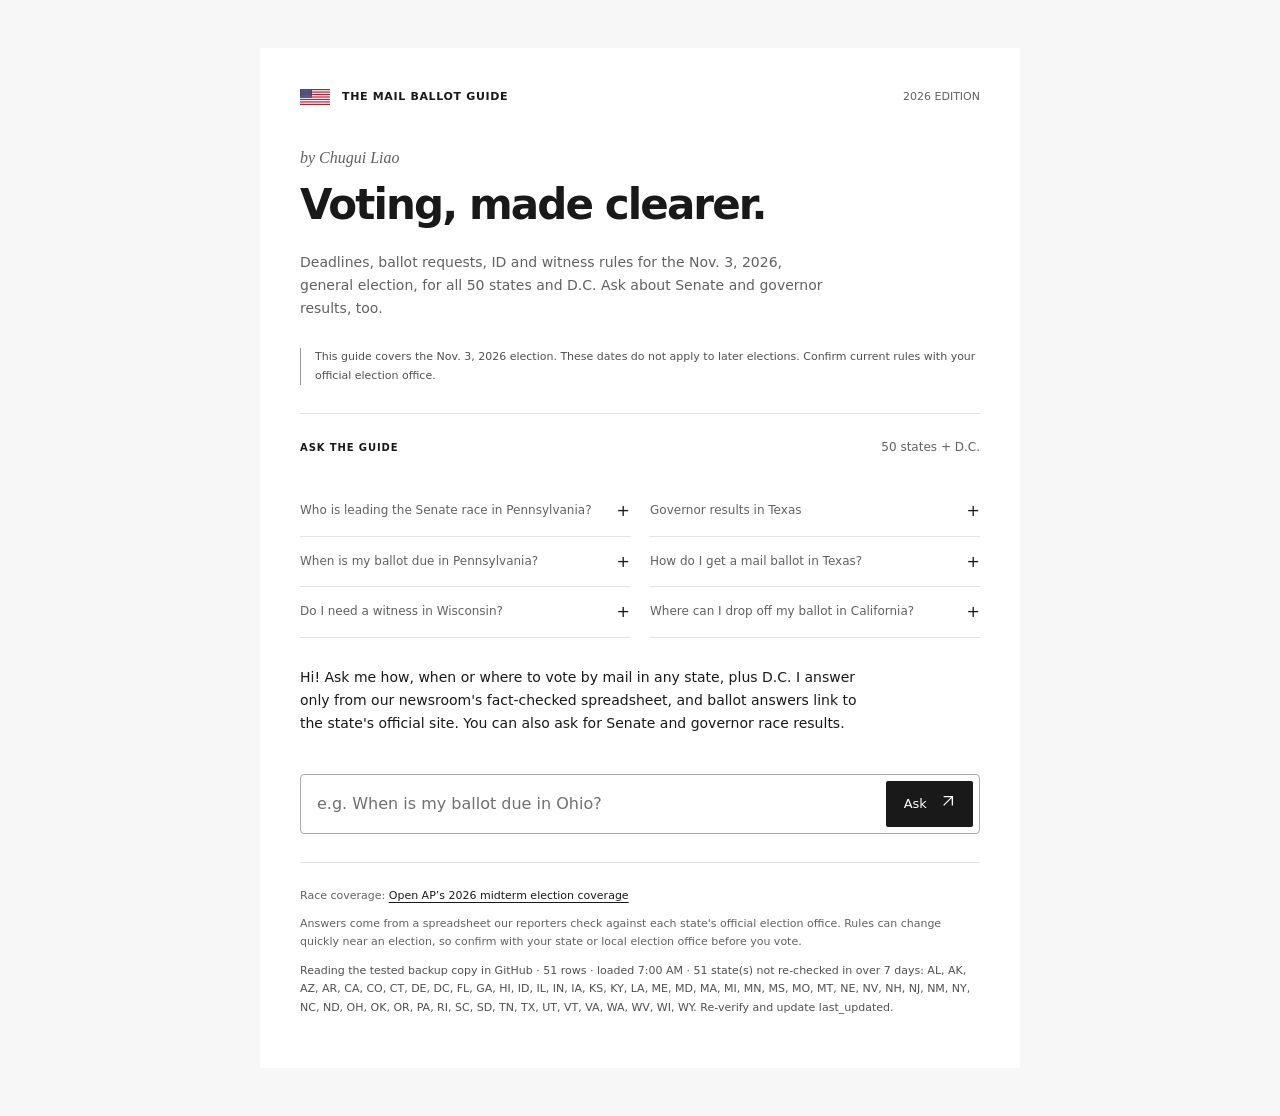
==== commit bd94d7f2: "Add cursive Chugui Liao byline above website title" ====
--- a/index.html
+++ b/index.html
@@ -13,6 +13,7 @@
     <header>
       <div class="masthead"><img class="brand-mark" src="assets/us-flag.svg" width="30" height="16" alt="American flag"><span>THE MAIL BALLOT GUIDE</span><span class="edition">2026 EDITION</span></div>
       <p class="kicker"><span data-newsroom>Mail Ballot Answers</span> · Voter guide</p>
+      <p class="byline">by Chugui Liao</p>
       <h1>Voting, made clearer.</h1>
       <p>Deadlines, ballot requests, ID and witness rules for the <span data-election>2026 general election</span>, for all 50 states and D.C. Ask about Senate and governor results, too.</p>
     </header>
--- a/style.css
+++ b/style.css
@@ -86,3 +86,5 @@
   form.ask input { padding: 10px 6px; }
 }
 @media (prefers-reduced-motion: no-preference) { .flag-backdrop { transition: opacity .3s ease; } }
+
+header .byline { margin: 0 0 10px; color: var(--muted); font-family: "Apple Chancery", "URW Chancery L", "Brush Script MT", cursive; font-size: 16px; font-style: italic; font-weight: 400; line-height: 1.5; }
